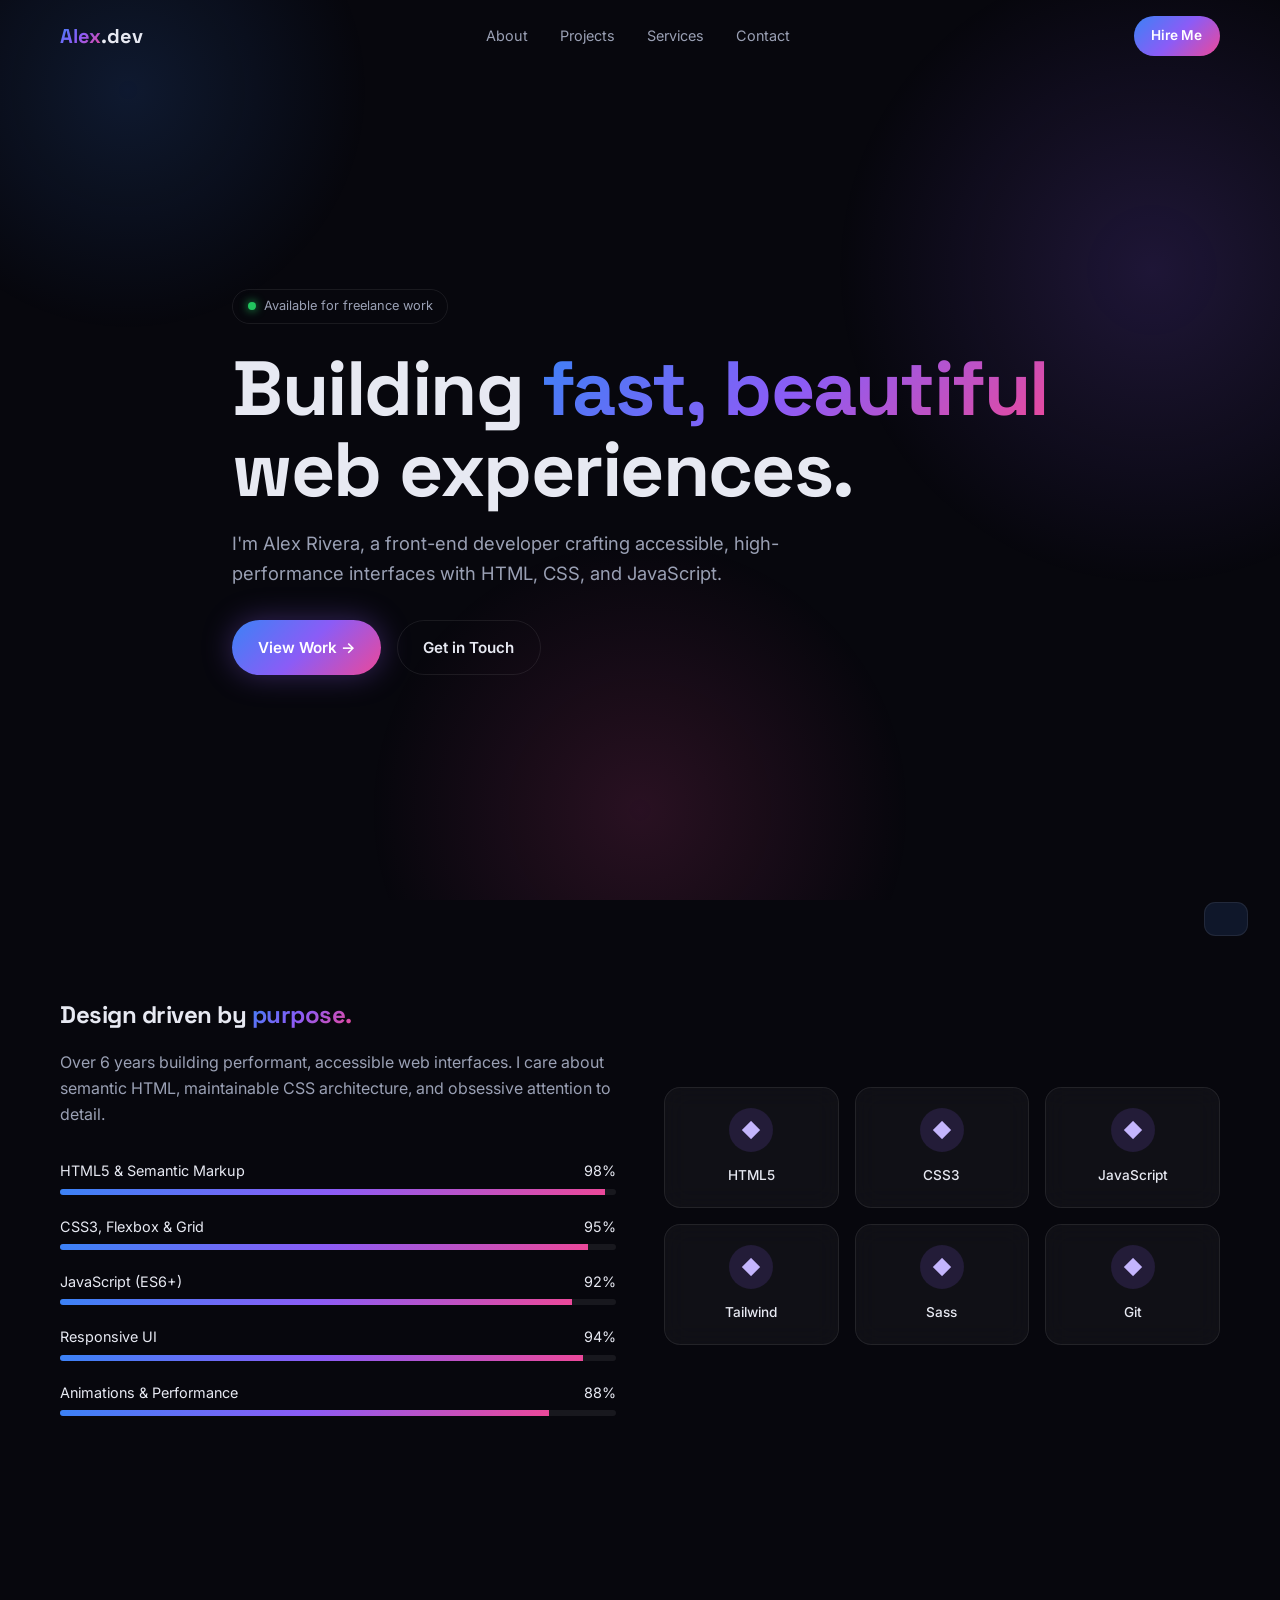
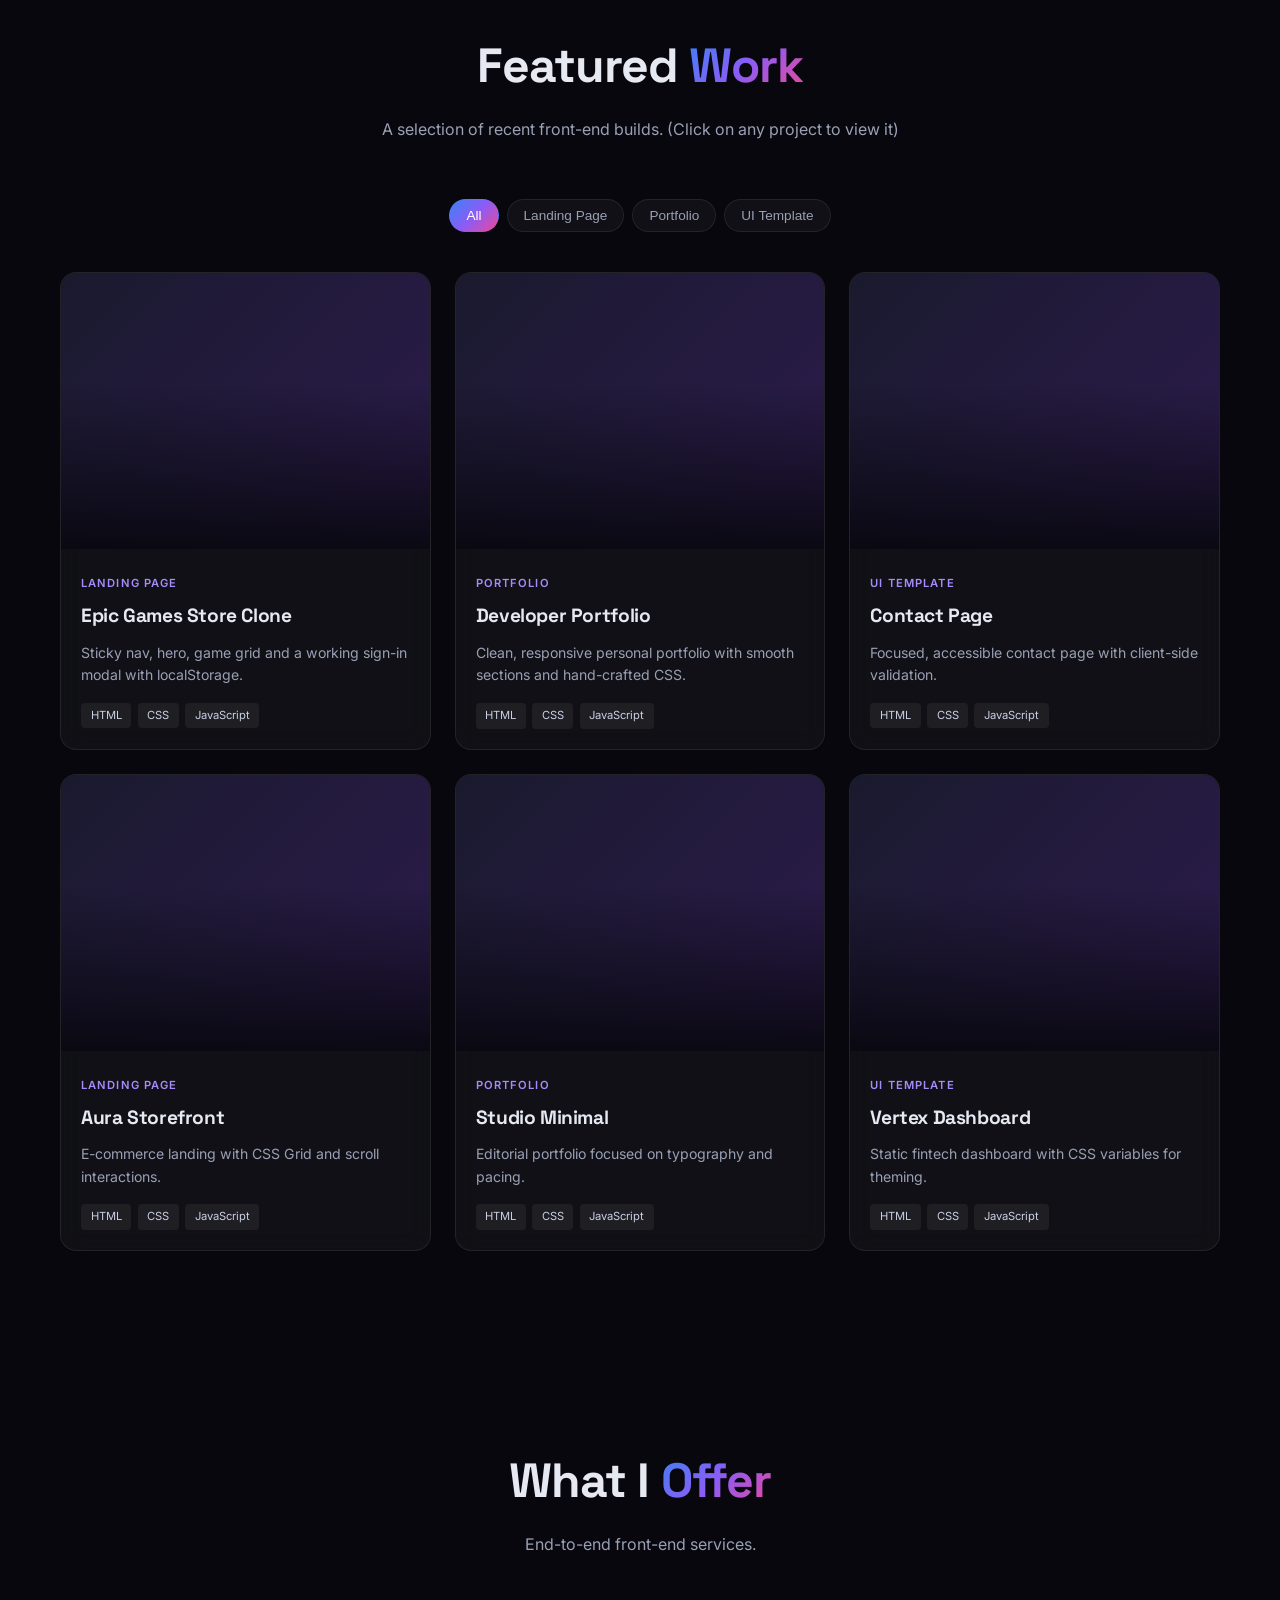
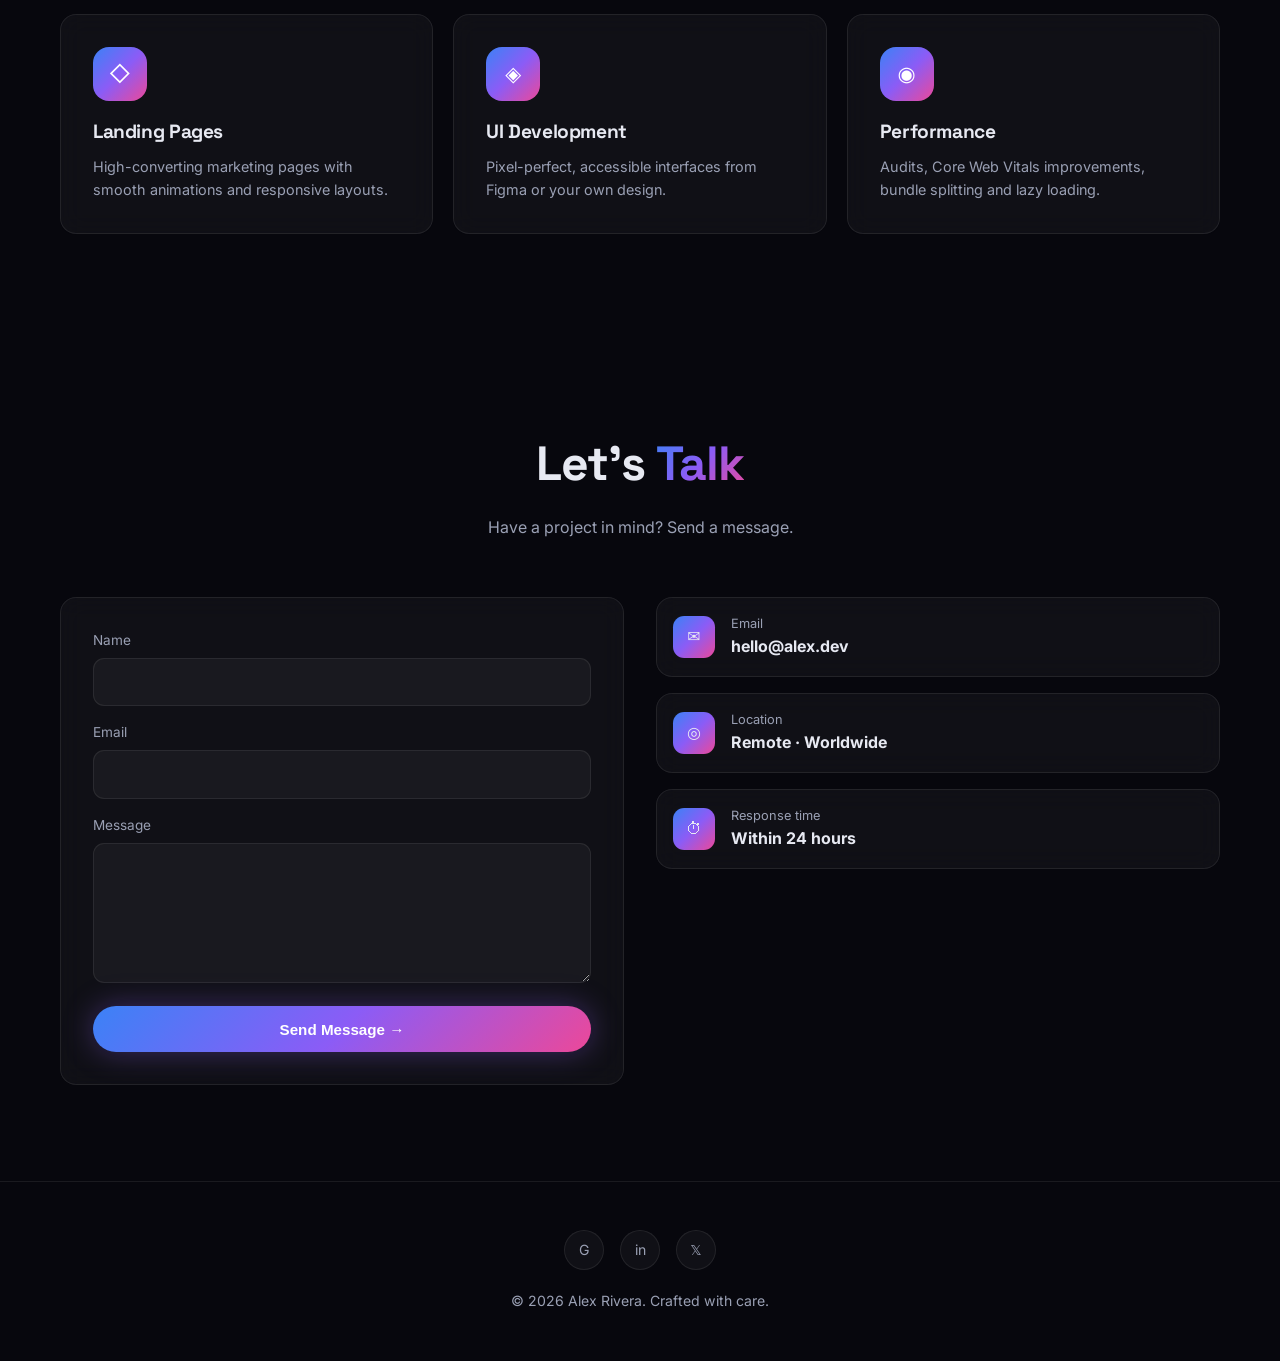
==== Nouveau dossier/index.html @ 1bcfab36 "Add files via upload" ====
<!DOCTYPE html>
<html lang="en">
<head>
  <meta charset="UTF-8" />
  <meta name="viewport" content="width=device-width, initial-scale=1.0" />
  <title>Alex Rivera — Front-End Developer</title>

  <link rel="preconnect" href="https://fonts.googleapis.com">
  <link rel="preconnect" href="https://fonts.gstatic.com" crossorigin>
  <link href="https://fonts.googleapis.com/css2?family=Inter:wght@300;400;500;600;700&family=Space+Grotesk:wght@500;600;700&display=swap" rel="stylesheet">

  <link rel="stylesheet" href="style.css">
</head>
<body>

<nav class="nav" id="nav">
  <div class="container nav-inner">
    <a href="#" class="logo"><span class="gradient-text">Alex</span>.dev</a>
    <ul class="nav-links" id="navLinks">
      <li><a href="#about">About</a></li>
      <li><a href="#projects">Projects</a></li>
      <li><a href="#services">Services</a></li>
      <li><a href="#contact">Contact</a></li>
    </ul>
    <a href="#contact" class="nav-cta">Hire Me</a>
    <button class="menu-btn" id="menuBtn" aria-label="Toggle menu">☰</button>
  </div>
</nav>

<header class="hero">
  <div class="container">
    <div class="reveal">
      <div class="badge">Available for freelance work</div>
      <h1>Building <span class="gradient-text">fast, beautiful</span><br>web experiences.</h1>
      <p>I'm Alex Rivera, a front-end developer crafting accessible, high-performance interfaces with HTML, CSS, and JavaScript.</p>
      <div class="hero-cta">
        <a href="#projects" class="btn btn-primary">View Work →</a>
        <a href="#contact" class="btn btn-ghost">Get in Touch</a>
      </div>
    </div>
  </div>
</header>

<section id="about">
  <div class="container">
    <div class="about-grid">
      <div class="reveal">
        <h2>Design driven by <span class="gradient-text">purpose.</span></h2>
        <p class="lead">
          Over 6 years building performant, accessible web interfaces. I care about semantic HTML, maintainable CSS architecture, and obsessive attention to detail.
        </p>
        <div id="skills">
          <div class="skill-row"><div class="label"><span>HTML5 & Semantic Markup</span><span>98%</span></div><div class="bar"><span data-w="98"></span></div></div>
          <div class="skill-row"><div class="label"><span>CSS3, Flexbox & Grid</span><span>95%</span></div><div class="bar"><span data-w="95"></span></div></div>
          <div class="skill-row"><div class="label"><span>JavaScript (ES6+)</span><span>92%</span></div><div class="bar"><span data-w="92"></span></div></div>
          <div class="skill-row"><div class="label"><span>Responsive UI</span><span>94%</span></div><div class="bar"><span data-w="94"></span></div></div>
          <div class="skill-row"><div class="label"><span>Animations & Performance</span><span>88%</span></div><div class="bar"><span data-w="88"></span></div></div>
        </div>
      </div>

      <div class="tools reveal">
        <div class="tool glass"><div class="ico">◆</div><span>HTML5</span></div>
        <div class="tool glass"><div class="ico">◆</div><span>CSS3</span></div>
        <div class="tool glass"><div class="ico">◆</div><span>JavaScript</span></div>
        <div class="tool glass"><div class="ico">◆</div><span>Tailwind</span></div>
        <div class="tool glass"><div class="ico">◆</div><span>Sass</span></div>
        <div class="tool glass"><div class="ico">◆</div><span>Git</span></div>
      </div>
    </div>
  </div>
</section>

<section id="projects">
  <div class="container">
    <div class="section-head reveal">
      <h2>Featured <span class="gradient-text">Work</span></h2>
      <p>A selection of recent front-end builds. (Click on any project to view it)</p>
    </div>

    <div class="filters reveal">
      <button class="filter active" data-f="all">All</button>
      <button class="filter" data-f="Landing Page">Landing Page</button>
      <button class="filter" data-f="Portfolio">Portfolio</button>
      <button class="filter" data-f="UI Template">UI Template</button>
    </div>

    <div class="projects" id="projectGrid"></div>
  </div>
</section>

<section id="services">
  <div class="container">
    <div class="section-head reveal">
      <h2>What I <span class="gradient-text">Offer</span></h2>
      <p>End-to-end front-end services.</p>
    </div>

    <div class="services">
      <div class="service glass reveal">
        <div class="ico">◇</div>
        <h3>Landing Pages</h3>
        <p>High-converting marketing pages with smooth animations and responsive layouts.</p>
      </div>
      <div class="service glass reveal">
        <div class="ico">◈</div>
        <h3>UI Development</h3>
        <p>Pixel-perfect, accessible interfaces from Figma or your own design.</p>
      </div>
      <div class="service glass reveal">
        <div class="ico">◉</div>
        <h3>Performance</h3>
        <p>Audits, Core Web Vitals improvements, bundle splitting and lazy loading.</p>
      </div>
    </div>
  </div>
</section>

<section id="contact">
  <div class="container">
    <div class="section-head reveal">
      <h2>Let's <span class="gradient-text">Talk</span></h2>
      <p>Have a project in mind? Send a message.</p>
    </div>

    <div class="contact-grid">
      <form id="contactForm" class="glass reveal form">
        <div class="field">
          <label for="name">Name</label>
          <input type="text" id="name" required>
        </div>
        <div class="field">
          <label for="email">Email</label>
          <input type="email" id="email" required>
        </div>
        <div class="field">
          <label for="message">Message</label>
          <textarea id="message" required></textarea>
        </div>
        <button class="btn btn-primary btn-block" type="submit">Send Message →</button>
      </form>

      <div class="reveal">
        <div class="info-item glass"><div class="ico">✉</div><div><small>Email</small><strong>hello@alex.dev</strong></div></div>
        <div class="info-item glass"><div class="ico">◎</div><div><small>Location</small><strong>Remote · Worldwide</strong></div></div>
        <div class="info-item glass"><div class="ico">⏱</div><div><small>Response time</small><strong>Within 24 hours</strong></div></div>
      </div>
    </div>
  </div>
</section>

<footer>
  <div class="container">
    <div class="socials">
      <a href="#" aria-label="GitHub">G</a>
      <a href="#" aria-label="LinkedIn">in</a>
      <a href="#" aria-label="Twitter">𝕏</a>
    </div>
    <p>© <span id="year"></span> Alex Rivera. Crafted with care.</p>
  </div>
</footer>

<div class="toast" id="toast"></div>

<script src="script.js"></script>
</body>
</html>
---- Nouveau dossier/style.css ----
/* ==========================================================
   THEME VARIABLES
========================================================== */
:root {
  --bg: #07070d;
  --panel: rgba(255, 255, 255, 0.04);
  --border: rgba(255, 255, 255, 0.08);
  --text: #e7e9f2;
  --muted: #9aa0b4;
  --blue: #3b82f6;
  --purple: #8b5cf6;
  --pink: #ec4899;
  --grad: linear-gradient(135deg, #3b82f6 0%, #8b5cf6 50%, #ec4899 100%);
}

/* ==========================================================
   BASE
========================================================== */
* { margin: 0; padding: 0; box-sizing: border-box; }

html { scroll-behavior: smooth; }

body {
  font-family: 'Inter', system-ui, sans-serif;
  background: var(--bg);
  color: var(--text);
  line-height: 1.6;
  overflow-x: hidden;
}

body::before {
  content: "";
  position: fixed;
  inset: 0;
  z-index: -1;
  pointer-events: none;
  background:
    radial-gradient(600px circle at 10% 10%, rgba(59,130,246,.15), transparent 40%),
    radial-gradient(700px circle at 90% 30%, rgba(139,92,246,.18), transparent 45%),
    radial-gradient(600px circle at 50% 90%, rgba(236,72,153,.15), transparent 45%);
}

h1, h2, h3, .display {
  font-family: 'Space Grotesk', sans-serif;
  letter-spacing: -0.02em;
}

a { color: inherit; text-decoration: none; }

.container { max-width: 1200px; margin: 0 auto; padding: 0 1.25rem; }

.gradient-text {
  background: var(--grad);
  -webkit-background-clip: text;
  background-clip: text;
  color: transparent;
}

.glass {
  background: var(--panel);
  border: 1px solid var(--border);
  backdrop-filter: blur(12px);
  border-radius: 1rem;
}

/* ==========================================================
   NAVBAR
========================================================== */
.nav { position: fixed; top: 0; left: 0; right: 0; z-index: 50; transition: 0.3s; }
.nav.scrolled {
  background: rgba(7, 7, 13, 0.7);
  backdrop-filter: blur(12px);
  border-bottom: 1px solid var(--border);
}
.nav-inner {
  display: flex;
  align-items: center;
  justify-content: space-between;
  height: 72px;
}
.logo { font-family: 'Space Grotesk'; font-weight: 700; font-size: 1.25rem; }
.nav-links { display: flex; gap: 2rem; list-style: none; }
.nav-links a { color: var(--muted); font-size: 0.9rem; transition: 0.2s; }
.nav-links a:hover { color: var(--text); }
.nav-cta {
  padding: 0.55rem 1.1rem;
  border-radius: 999px;
  background: var(--grad);
  color: #fff;
  font-weight: 600;
  font-size: 0.85rem;
}
.menu-btn {
  display: none;
  background: none;
  border: none;
  color: var(--text);
  font-size: 1.4rem;
  cursor: pointer;
}

@media (max-width: 780px) {
  .nav-links { display: none; }
  .menu-btn { display: block; }
  .nav-links.open {
    display: flex;
    flex-direction: column;
    position: absolute;
    top: 72px;
    left: 0; right: 0;
    background: rgba(7, 7, 13, 0.95);
    padding: 1.5rem;
    border-bottom: 1px solid var(--border);
  }
}

/* ==========================================================
   HERO
========================================================== */
.hero {
  min-height: 100vh;
  display: flex;
  align-items: center;
  padding: 8rem 0 4rem;
  position: relative;
}
.badge {
  display: inline-flex;
  align-items: center;
  gap: 0.5rem;
  padding: 0.4rem 0.9rem;
  border: 1px solid var(--border);
  border-radius: 999px;
  font-size: 0.8rem;
  color: var(--muted);
  margin-bottom: 1.5rem;
}
.badge::before {
  content: "";
  width: 8px; height: 8px;
  border-radius: 50%;
  background: #22c55e;
  box-shadow: 0 0 10px #22c55e;
}
.hero h1 {
  font-size: clamp(2.5rem, 6vw, 5rem);
  font-weight: 700;
  line-height: 1.05;
  margin-bottom: 1.25rem;
}
.hero p {
  font-size: 1.15rem;
  color: var(--muted);
  max-width: 560px;
  margin-bottom: 2rem;
}
.hero-cta { display: flex; gap: 1rem; flex-wrap: wrap; }

/* ==========================================================
   BUTTONS
========================================================== */
.btn {
  padding: 0.9rem 1.6rem;
  border-radius: 999px;
  font-weight: 600;
  font-size: 0.95rem;
  border: none;
  cursor: pointer;
  transition: 0.3s;
  display: inline-flex;
  align-items: center;
  gap: 0.5rem;
}
.btn-primary {
  background: var(--grad);
  color: #fff;
  box-shadow: 0 0 30px rgba(139, 92, 246, 0.35);
}
.btn-primary:hover {
  transform: translateY(-2px);
  box-shadow: 0 0 45px rgba(139, 92, 246, 0.55);
}
.btn-ghost {
  background: transparent;
  color: var(--text);
  border: 1px solid var(--border);
}
.btn-ghost:hover { background: var(--panel); }
.btn-block { width: 100%; justify-content: center; }

/* ==========================================================
   SECTIONS
========================================================== */
section { padding: 6rem 0; position: relative; }
.section-head { text-align: center; margin-bottom: 3.5rem; }
.section-head h2 { font-size: clamp(2rem, 4vw, 3rem); margin-bottom: 0.75rem; }
.section-head p { color: var(--muted); max-width: 600px; margin: 0 auto; }
.lead { color: var(--muted); margin: 1rem 0 2rem; }

/* ==========================================================
   ABOUT / SKILLS
========================================================== */
.about-grid {
  display: grid;
  grid-template-columns: 1fr 1fr;
  gap: 3rem;
  align-items: center;
}
@media (max-width: 820px) { .about-grid { grid-template-columns: 1fr; } }

.skill-row { margin-bottom: 1.25rem; }
.skill-row .label {
  display: flex;
  justify-content: space-between;
  margin-bottom: 0.4rem;
  font-size: 0.9rem;
}
.bar {
  height: 6px;
  background: rgba(255, 255, 255, 0.07);
  border-radius: 999px;
  overflow: hidden;
}
.bar span {
  display: block;
  height: 100%;
  background: var(--grad);
  width: 0;
  transition: width 1.2s ease;
}

.tools {
  display: grid;
  grid-template-columns: repeat(3, 1fr);
  gap: 1rem;
}
@media (max-width: 520px) { .tools { grid-template-columns: repeat(2, 1fr); } }

.tool { padding: 1.25rem; text-align: center; transition: 0.3s; }
.tool:hover { transform: translateY(-4px); border-color: rgba(139, 92, 246, 0.5); }
.tool .ico {
  width: 44px; height: 44px;
  border-radius: 50%;
  background: rgba(139, 92, 246, 0.15);
  color: #c4b5fd;
  display: grid;
  place-items: center;
  margin: 0 auto 0.6rem;
  font-size: 1.2rem;
}
.tool span { font-size: 0.85rem; font-weight: 500; }

/* ==========================================================
   PROJECTS
========================================================== */
.filters {
  display: flex;
  gap: 0.5rem;
  justify-content: center;
  flex-wrap: wrap;
  margin-bottom: 2.5rem;
}
.filter {
  padding: 0.5rem 1rem;
  border-radius: 999px;
  background: rgba(255, 255, 255, 0.04);
  border: 1px solid var(--border);
  color: var(--muted);
  font-size: 0.85rem;
  cursor: pointer;
  transition: 0.2s;
}
.filter.active {
  background: var(--grad);
  color: #fff;
  border-color: transparent;
}

.projects {
  display: grid;
  grid-template-columns: repeat(3, 1fr);
  gap: 1.5rem;
}
@media (max-width: 900px) { .projects { grid-template-columns: repeat(2, 1fr); } }
@media (max-width: 600px) { .projects { grid-template-columns: 1fr; } }

/* التعديلات الجديدة لجعل الروابط تعمل بشكل سليم داخل البطاقات */
.card-link {
  text-decoration: none;
  color: inherit;
  display: block;
  height: 100%;
}

.card { 
  overflow: hidden; 
  position: relative; 
  cursor: pointer; 
  transition: 0.4s; 
  height: 100%; 
}
.card:hover { transform: translateY(-6px); }
.card .thumb {
  aspect-ratio: 4 / 3;
  background: linear-gradient(135deg, #1a1a2e, #2d1b4e);
  position: relative;
  overflow: hidden;
}
.card .thumb::after {
  content: "";
  position: absolute;
  inset: 0;
  background: linear-gradient(to top, rgba(7, 7, 13, 0.9), transparent 60%);
}
.card .body { padding: 1.25rem; }
.card .cat {
  color: #a78bfa;
  font-size: 0.7rem;
  text-transform: uppercase;
  letter-spacing: 0.1em;
  font-weight: 600;
}
.card h3 { font-size: 1.2rem; margin: 0.4rem 0 0.6rem; }
.card p { color: var(--muted); font-size: 0.88rem; margin-bottom: 1rem; }

.tags { display: flex; gap: 0.4rem; flex-wrap: wrap; }
.tag {
  font-size: 0.7rem;
  padding: 0.25rem 0.6rem;
  border-radius: 4px;
  background: rgba(255, 255, 255, 0.06);
  color: #cbd1e4;
}

/* ==========================================================
   SERVICES
========================================================== */
.services {
  display: grid;
  grid-template-columns: repeat(3, 1fr);
  gap: 1.25rem;
}
@media (max-width: 900px) { .services { grid-template-columns: 1fr; } }

.service { padding: 2rem; transition: 0.3s; }
.service:hover { transform: translateY(-5px); border-color: rgba(236, 72, 153, 0.4); }
.service .ico {
  width: 54px; height: 54px;
  border-radius: 1rem;
  background: var(--grad);
  display: grid;
  place-items: center;
  color: #fff;
  margin-bottom: 1rem;
  font-size: 1.3rem;
}
.service h3 { font-size: 1.2rem; margin-bottom: 0.5rem; }
.service p { color: var(--muted); font-size: 0.9rem; }

/* ==========================================================
   CONTACT
========================================================== */
.contact-grid {
  display: grid;
  grid-template-columns: 1fr 1fr;
  gap: 2rem;
}
@media (max-width: 820px) { .contact-grid { grid-template-columns: 1fr; } }

.form { padding: 2rem; }
.field { margin-bottom: 1rem; }
.field label {
  display: block;
  font-size: 0.85rem;
  margin-bottom: 0.4rem;
  color: var(--muted);
}
.field input,
.field textarea {
  width: 100%;
  padding: 0.85rem 1rem;
  background: rgba(255, 255, 255, 0.04);
  border: 1px solid var(--border);
  border-radius: 0.7rem;
  color: var(--text);
  font-family: inherit;
  font-size: 0.95rem;
  transition: 0.2s;
}
.field input:focus,
.field textarea:focus {
  outline: none;
  border-color: #8b5cf6;
  box-shadow: 0 0 0 3px rgba(139, 92, 246, 0.18);
}
.field textarea { resize: vertical; min-height: 140px; }

.info-item {
  display: flex;
  gap: 1rem;
  align-items: center;
  padding: 1rem;
  margin-bottom: 1rem;
}
.info-item .ico {
  width: 42px; height: 42px;
  border-radius: 0.7rem;
  background: var(--grad);
  display: grid;
  place-items: center;
  flex-shrink: 0;
}
.info-item small { color: var(--muted); font-size: 0.8rem; display: block; }

/* ==========================================================
   TOAST
========================================================== */
.toast {
  position: fixed;
  bottom: 2rem;
  right: 2rem;
  padding: 1rem 1.3rem;
  background: #0f172a;
  border: 1px solid var(--border);
  border-radius: 0.7rem;
  transform: translateY(200%);
  transition: 0.4s;
  z-index: 100;
  max-width: 320px;
}
.toast.show { transform: translateY(0); }
.toast.success { border-color: #22c55e; }
.toast.error { border-color: #ef4444; }

/* ==========================================================
   FOOTER
========================================================== */
footer {
  padding: 3rem 0;
  border-top: 1px solid var(--border);
  text-align: center;
  color: var(--muted);
  font-size: 0.88rem;
}
.socials {
  display: flex;
  gap: 1rem;
  justify-content: center;
  margin-bottom: 1.25rem;
}
.socials a {
  width: 40px; height: 40px;
  border-radius: 50%;
  background: var(--panel);
  border: 1px solid var(--border);
  display: grid;
  place-items: center;
  transition: 0.2s;
}
.socials a:hover {
  background: var(--grad);
  border-color: transparent;
  transform: translateY(-2px);
}

/* ==========================================================
   SCROLL REVEAL
========================================================== */
.reveal {
  opacity: 0;
  transform: translateY(30px);
  transition: opacity 0.8s ease, transform 0.8s ease;
}
.reveal.visible {
  opacity: 1;
  transform: none;
}
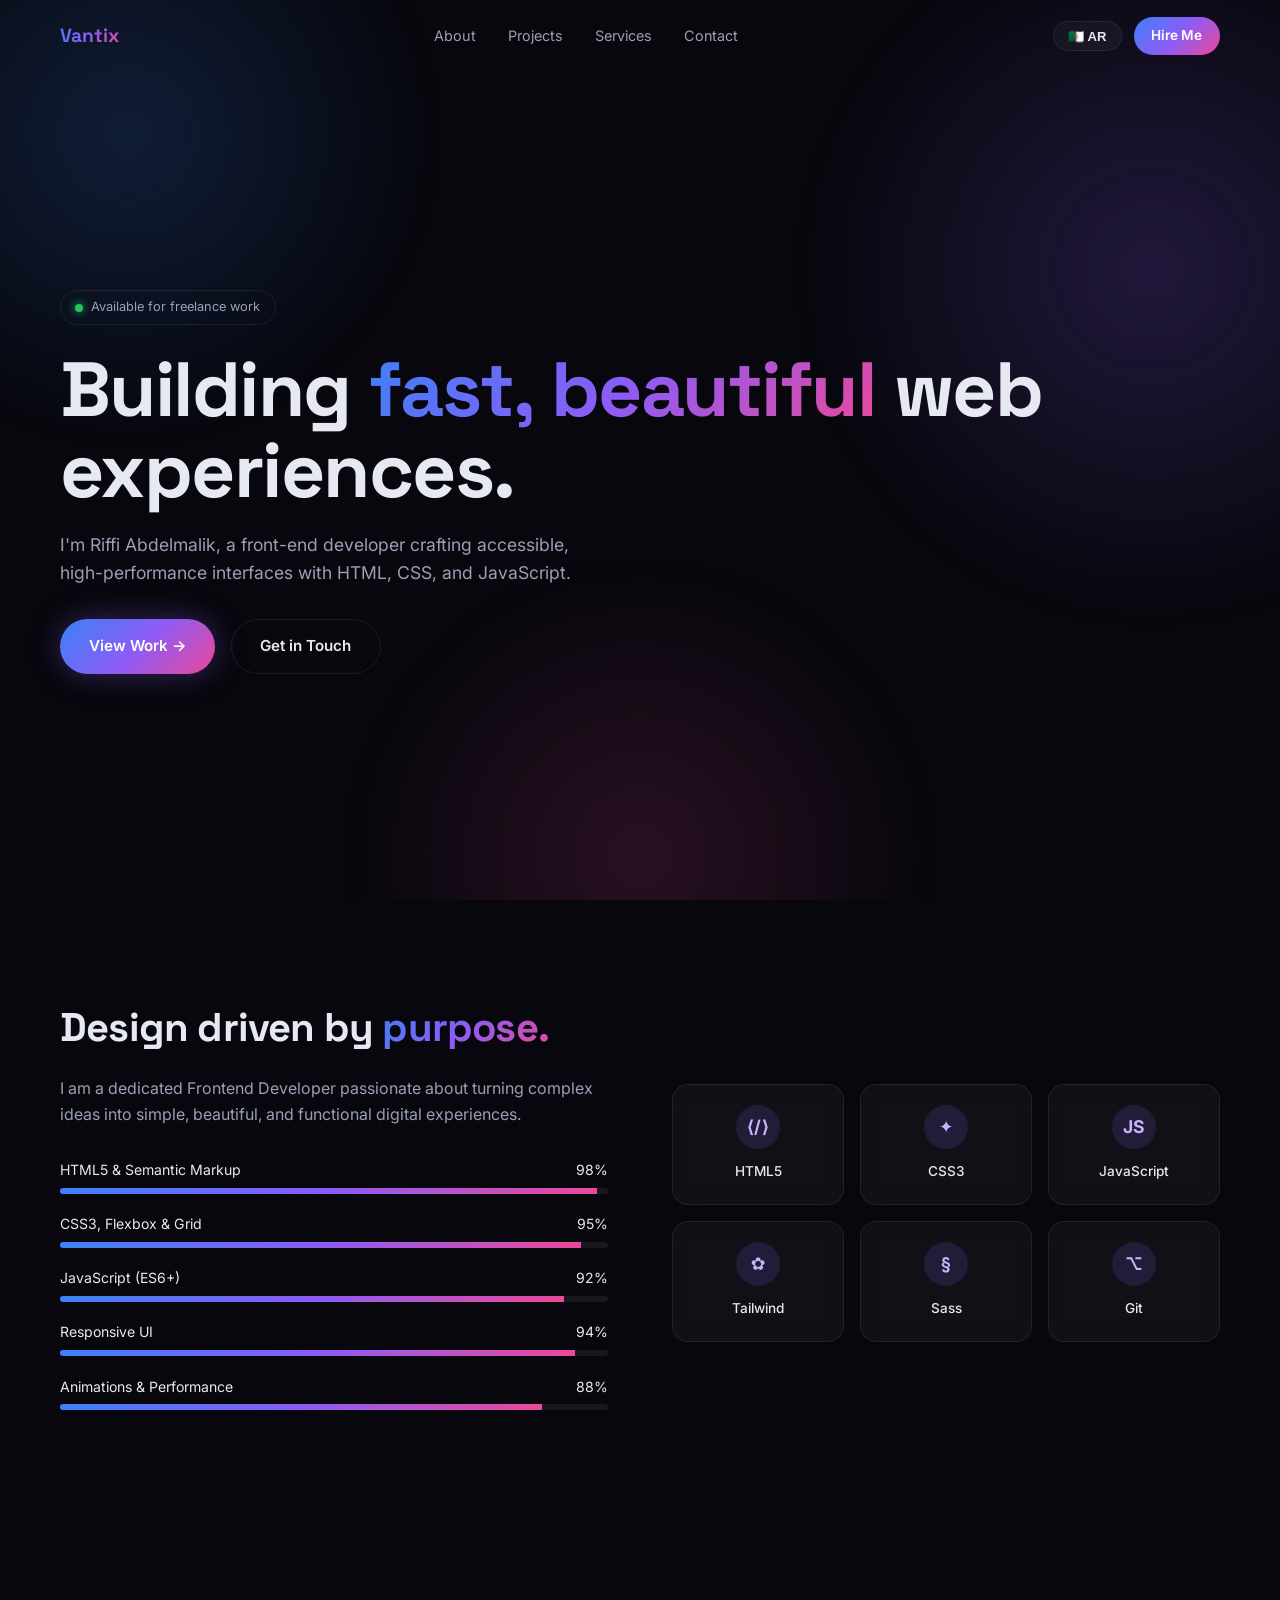
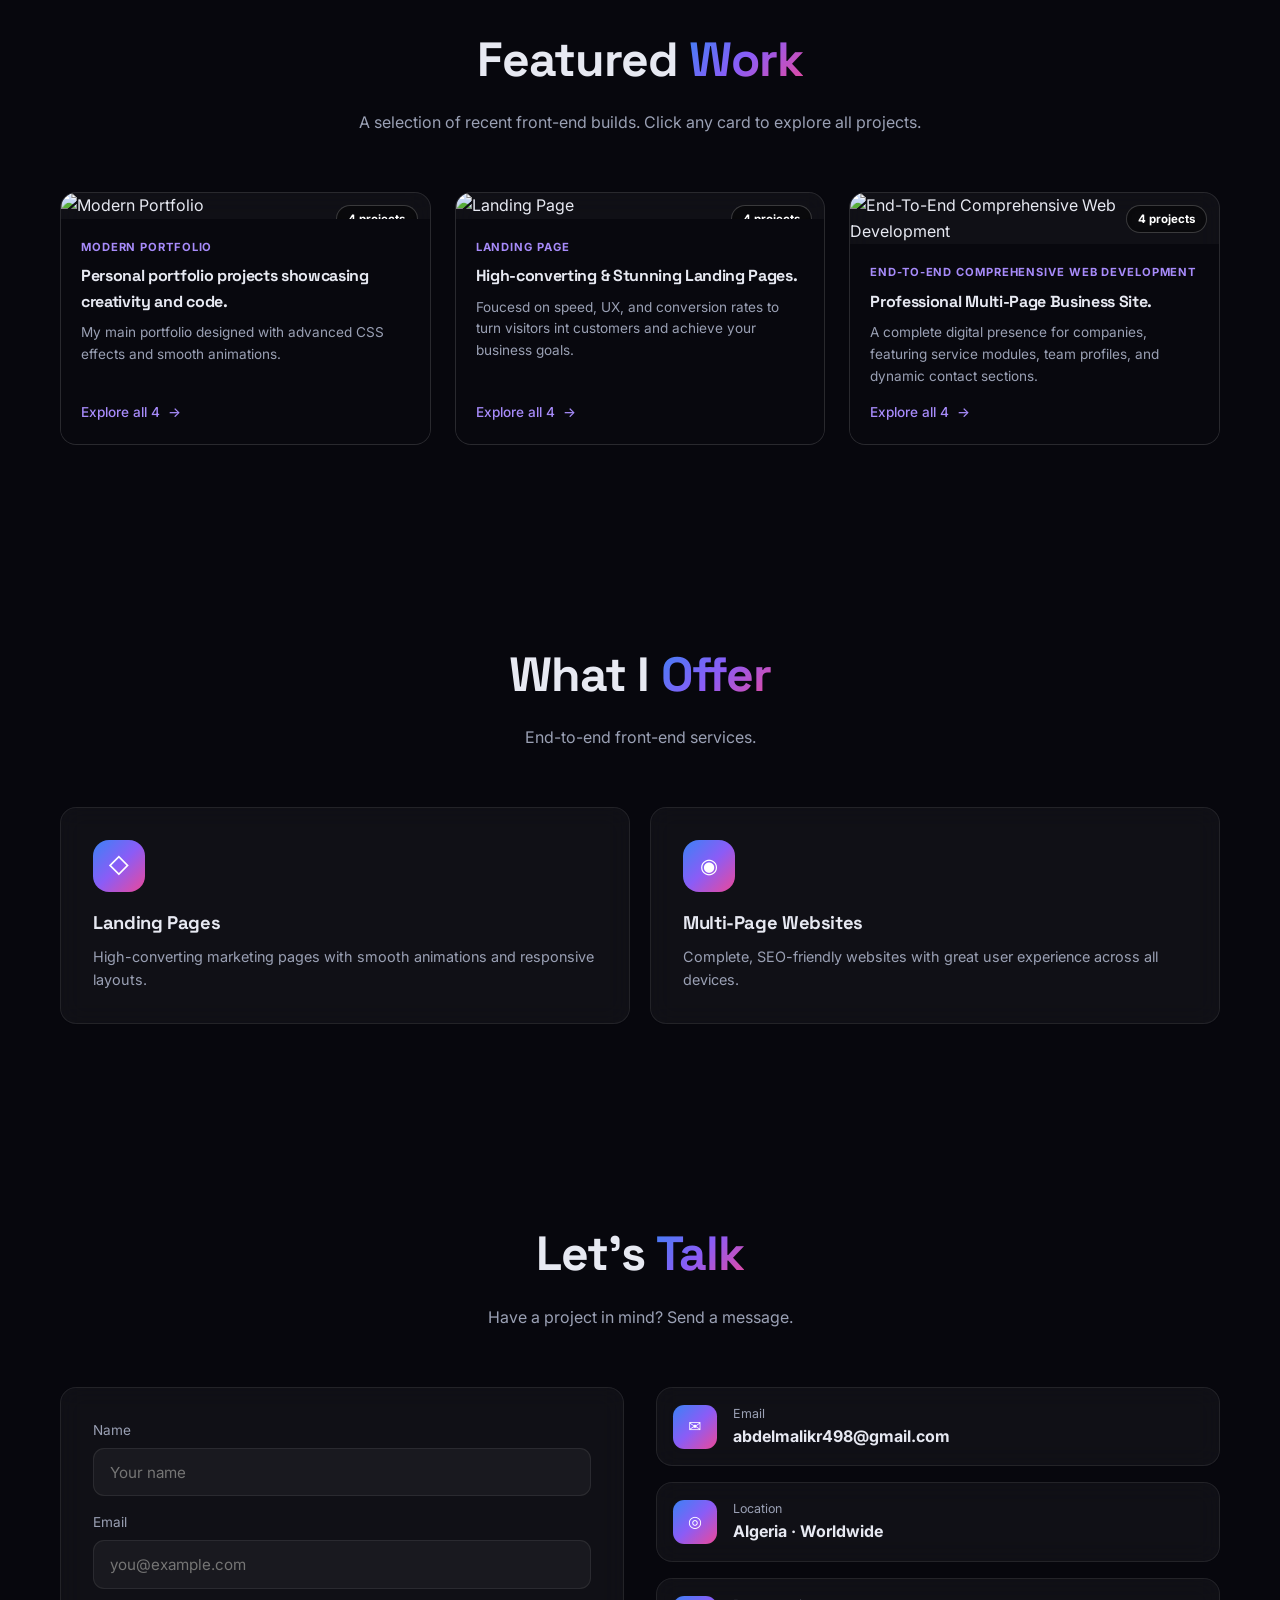
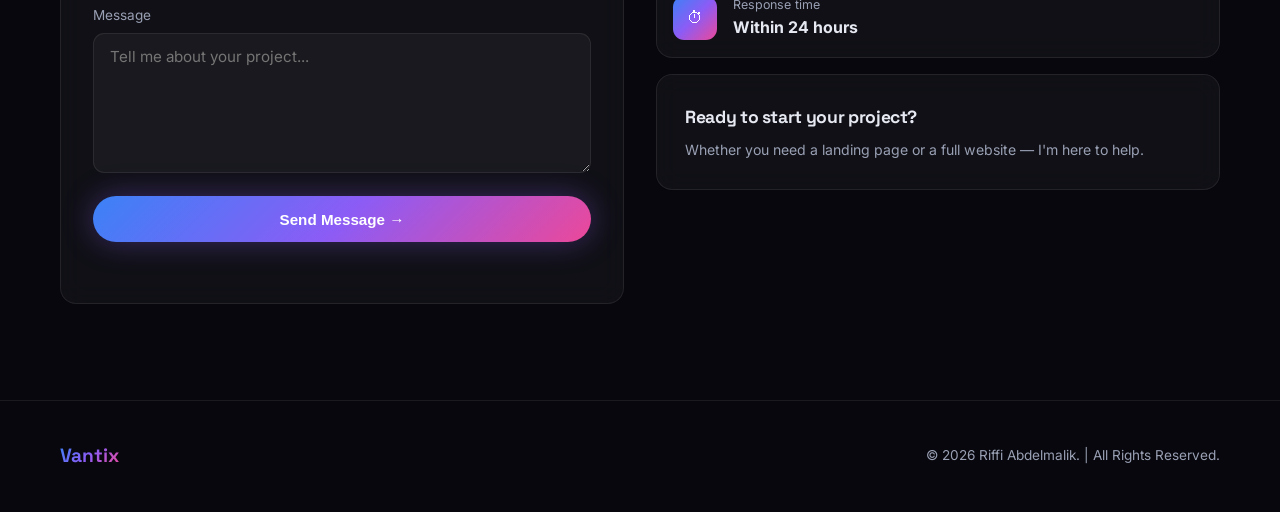
==== commit 69a2e2c1: "Add files via upload" ====
--- a/Nouveau dossier/index.html
+++ b/Nouveau dossier/index.html
@@ -1,41 +1,52 @@
 <!DOCTYPE html>
-<html lang="en">
+<html lang="en" dir="ltr">
 <head>
-  <meta charset="UTF-8" />
-  <meta name="viewport" content="width=device-width, initial-scale=1.0" />
-  <title>Alex Rivera — Front-End Developer</title>
-
+  <meta charset="UTF-8"/>
+  <meta name="viewport" content="width=device-width, initial-scale=1.0"/>
+  <meta name ="description" content="Vantix | Expert Front-End Developer crafting high-performance, beautiful, and responsive web experiences. Specializing in HTML, CSS, and JavaScript to bring your digital vision to life.">
+  <title>Vantix — Web Developer</title>
   <link rel="preconnect" href="https://fonts.googleapis.com">
   <link rel="preconnect" href="https://fonts.gstatic.com" crossorigin>
-  <link href="https://fonts.googleapis.com/css2?family=Inter:wght@300;400;500;600;700&family=Space+Grotesk:wght@500;600;700&display=swap" rel="stylesheet">
-
+  <link href="https://fonts.googleapis.com/css2?family=Inter:wght@300;400;500;600;700
+    &family=Space+Grotesk:wght@500;600;700
+    &family=Cairo:wght@400;500;600;700&display=swap" rel="stylesheet">
   <link rel="stylesheet" href="style.css">
 </head>
 <body>
 
 <nav class="nav" id="nav">
   <div class="container nav-inner">
-    <a href="#" class="logo"><span class="gradient-text">Alex</span>.dev</a>
+    <a href="#" class="logo"><span class="gradient-text">Vantix</span></a>
     <ul class="nav-links" id="navLinks">
-      <li><a href="#about">About</a></li>
-      <li><a href="#projects">Projects</a></li>
-      <li><a href="#services">Services</a></li>
-      <li><a href="#contact">Contact</a></li>
+      <li><a href="#about"    data-i18n="nav.about">About</a></li>
+      <li><a href="#projects" data-i18n="nav.projects">Projects</a></li>
+      <li><a href="#services" data-i18n="nav.services">Services</a></li>
+      <li><a href="#contact"  data-i18n="nav.contact">Contact</a></li>
     </ul>
-    <a href="#contact" class="nav-cta">Hire Me</a>
-    <button class="menu-btn" id="menuBtn" aria-label="Toggle menu">☰</button>
+    <div class="nav-actions">
+      <button id="langBtn" class="lang-btn" aria-label="Switch language">🇩🇿 AR</button>
+      <a href="#contact" class="nav-cta" data-i18n="nav.hire">Hire Me</a>
+    </div>
+    <button class="menu-btn" id="menuBtn" aria-label="Toggle menu">
+      <span></span><span></span><span></span>
+    </button>
   </div>
 </nav>
 
 <header class="hero">
   <div class="container">
     <div class="reveal">
-      <div class="badge">Available for freelance work</div>
-      <h1>Building <span class="gradient-text">fast, beautiful</span><br>web experiences.</h1>
-      <p>I'm Alex Rivera, a front-end developer crafting accessible, high-performance interfaces with HTML, CSS, and JavaScript.</p>
+      <div class="badge" data-i18n="hero.badge">Available for freelance work</div>
+      <h1>
+        <span data-i18n="hero.h1a">Building </span>
+        <span class="gradient-text" data-i18n="hero.h1b">fast, beautiful</span>
+        <span data-i18n="hero.h1c"> web experiences.</span>
+      </h1>
+      <p data-i18n="hero.p">I'm Riffi Abdelmalik, a front-end developer crafting
+        accessible, high-performance interfaces with HTML, CSS, and JavaScript.</p>
       <div class="hero-cta">
-        <a href="#projects" class="btn btn-primary">View Work →</a>
-        <a href="#contact" class="btn btn-ghost">Get in Touch</a>
+        <a href="#projects" class="btn btn-primary" data-i18n="hero.cta1">View Work →</a>
+        <a href="#contact"  class="btn btn-ghost"   data-i18n="hero.cta2">Get in Touch</a>
       </div>
     </div>
   </div>
@@ -45,26 +56,42 @@
   <div class="container">
     <div class="about-grid">
       <div class="reveal">
-        <h2>Design driven by <span class="gradient-text">purpose.</span></h2>
-        <p class="lead">
-          Over 6 years building performant, accessible web interfaces. I care about semantic HTML, maintainable CSS architecture, and obsessive attention to detail.
-        </p>
+        <h2>
+          <span data-i18n="about.h2a">Design driven by </span>
+          <span class="gradient-text" data-i18n="about.h2b">purpose.</span>
+        </h2>
+        <p class="lead" data-i18n="about.p">I am a dedicated Frontend Developer passionate
+          about turning complex ideas into simple, beautiful digital experiences.</p>
         <div id="skills">
-          <div class="skill-row"><div class="label"><span>HTML5 & Semantic Markup</span><span>98%</span></div><div class="bar"><span data-w="98"></span></div></div>
-          <div class="skill-row"><div class="label"><span>CSS3, Flexbox & Grid</span><span>95%</span></div><div class="bar"><span data-w="95"></span></div></div>
-          <div class="skill-row"><div class="label"><span>JavaScript (ES6+)</span><span>92%</span></div><div class="bar"><span data-w="92"></span></div></div>
-          <div class="skill-row"><div class="label"><span>Responsive UI</span><span>94%</span></div><div class="bar"><span data-w="94"></span></div></div>
-          <div class="skill-row"><div class="label"><span>Animations & Performance</span><span>88%</span></div><div class="bar"><span data-w="88"></span></div></div>
+          <div class="skill-row">
+            <div class="label"><span data-i18n="skills.0">HTML5 & Semantic Markup</span><span>98%</span></div>
+            <div class="bar"><span data-w="98"></span></div>
+          </div>
+          <div class="skill-row">
+            <div class="label"><span data-i18n="skills.1">CSS3, Flexbox & Grid</span><span>95%</span></div>
+            <div class="bar"><span data-w="95"></span></div>
+          </div>
+          <div class="skill-row">
+            <div class="label"><span data-i18n="skills.2">JavaScript (ES6+)</span><span>92%</span></div>
+            <div class="bar"><span data-w="92"></span></div>
+          </div>
+          <div class="skill-row">
+            <div class="label"><span data-i18n="skills.3">Responsive UI</span><span>94%</span></div>
+            <div class="bar"><span data-w="94"></span></div>
+          </div>
+          <div class="skill-row">
+            <div class="label"><span data-i18n="skills.4">Animations & Performance</span><span>88%</span></div>
+            <div class="bar"><span data-w="88"></span></div>
+          </div>
         </div>
       </div>
-
       <div class="tools reveal">
-        <div class="tool glass"><div class="ico">◆</div><span>HTML5</span></div>
-        <div class="tool glass"><div class="ico">◆</div><span>CSS3</span></div>
-        <div class="tool glass"><div class="ico">◆</div><span>JavaScript</span></div>
-        <div class="tool glass"><div class="ico">◆</div><span>Tailwind</span></div>
-        <div class="tool glass"><div class="ico">◆</div><span>Sass</span></div>
-        <div class="tool glass"><div class="ico">◆</div><span>Git</span></div>
+        <div class="tool glass"><div class="ico">⟨/⟩</div><span>HTML5</span></div>
+        <div class="tool glass"><div class="ico">✦</div><span>CSS3</span></div>
+        <div class="tool glass"><div class="ico">JS</div><span>JavaScript</span></div>
+        <div class="tool glass"><div class="ico">✿</div><span>Tailwind</span></div>
+        <div class="tool glass"><div class="ico">§</div><span>Sass</span></div>
+        <div class="tool glass"><div class="ico">⌥</div><span>Git</span></div>
       </div>
     </div>
   </div>
@@ -73,17 +100,12 @@
 <section id="projects">
   <div class="container">
     <div class="section-head reveal">
-      <h2>Featured <span class="gradient-text">Work</span></h2>
-      <p>A selection of recent front-end builds. (Click on any project to view it)</p>
+      <h2>
+        <span data-i18n="projects.h2a">Featured </span>
+        <span class="gradient-text" data-i18n="projects.h2b">Work</span>
+      </h2>
+      <p data-i18n="projects.p">Click any card to explore all projects.</p>
     </div>
-
-    <div class="filters reveal">
-      <button class="filter active" data-f="all">All</button>
-      <button class="filter" data-f="Landing Page">Landing Page</button>
-      <button class="filter" data-f="Portfolio">Portfolio</button>
-      <button class="filter" data-f="UI Template">UI Template</button>
-    </div>
-
     <div class="projects" id="projectGrid"></div>
   </div>
 </section>
@@ -91,25 +113,22 @@
 <section id="services">
   <div class="container">
     <div class="section-head reveal">
-      <h2>What I <span class="gradient-text">Offer</span></h2>
-      <p>End-to-end front-end services.</p>
+      <h2>
+        <span data-i18n="services.h2a">What I </span>
+        <span class="gradient-text" data-i18n="services.h2b">Offer</span>
+      </h2>
+      <p data-i18n="services.p">End-to-end front-end services.</p>
     </div>
-
     <div class="services">
       <div class="service glass reveal">
         <div class="ico">◇</div>
-        <h3>Landing Pages</h3>
-        <p>High-converting marketing pages with smooth animations and responsive layouts.</p>
-      </div>
-      <div class="service glass reveal">
-        <div class="ico">◈</div>
-        <h3>UI Development</h3>
-        <p>Pixel-perfect, accessible interfaces from Figma or your own design.</p>
+        <h3 data-i18n="services.0.title">Landing Pages</h3>
+        <p data-i18n="services.0.desc">High-converting pages with smooth animations and responsive layouts.</p>
       </div>
       <div class="service glass reveal">
         <div class="ico">◉</div>
-        <h3>Performance</h3>
-        <p>Audits, Core Web Vitals improvements, bundle splitting and lazy loading.</p>
+        <h3 data-i18n="services.1.title">Multi-Page Websites</h3>
+        <p data-i18n="services.1.desc">Complete, SEO-friendly websites with great user experience across all devices.</p>
       </div>
     </div>
   </div>
@@ -118,48 +137,58 @@
 <section id="contact">
   <div class="container">
     <div class="section-head reveal">
-      <h2>Let's <span class="gradient-text">Talk</span></h2>
-      <p>Have a project in mind? Send a message.</p>
+      <h2>
+        <span data-i18n="contact.h2a">Let's </span>
+        <span class="gradient-text" data-i18n="contact.h2b">Talk</span>
+      </h2>
+      <p data-i18n="contact.p">Have a project in mind? Send a message.</p>
     </div>
-
     <div class="contact-grid">
-      <form id="contactForm" class="glass reveal form">
+      <form id="contactForm" class="glass reveal form" action="https://formspree.io/f/xkokqgrg" method="POST">
         <div class="field">
-          <label for="name">Name</label>
-          <input type="text" id="name" required>
+          <label data-i18n="contact.nameLbl">Name</label>
+          <input type="text" name="name" data-i18n-ph="contact.namePh" placeholder="Your name" required>
         </div>
         <div class="field">
-          <label for="email">Email</label>
-          <input type="email" id="email" required>
+          <label data-i18n="contact.emailLbl">Email</label>
+          <input type="email" name="email" data-i18n-ph="contact.emailPh" placeholder="you@example.com" required>
         </div>
         <div class="field">
-          <label for="message">Message</label>
-          <textarea id="message" required></textarea>
+          <label data-i18n="contact.msgLbl">Message</label>
+          <textarea name="message" data-i18n-ph="contact.msgPh" placeholder="Tell me about your project..." required></textarea>
         </div>
-        <button class="btn btn-primary btn-block" type="submit">Send Message →</button>
+        <button class="btn btn-primary btn-block" type="submit" data-i18n="contact.send">Send Message →</button>
+        <p class="form-status" id="formStatus"></p>
       </form>
-
       <div class="reveal">
-        <div class="info-item glass"><div class="ico">✉</div><div><small>Email</small><strong>hello@alex.dev</strong></div></div>
-        <div class="info-item glass"><div class="ico">◎</div><div><small>Location</small><strong>Remote · Worldwide</strong></div></div>
-        <div class="info-item glass"><div class="ico">⏱</div><div><small>Response time</small><strong>Within 24 hours</strong></div></div>
+        <div class="info-item glass">
+          <div class="ico">✉</div>
+          <div><small>Email</small><strong><a href="mailto:abdelmalikr498@gmail.com">abdelmalikr498@gmail.com</a></strong></div>
+        </div>
+        <div class="info-item glass">
+          <div class="ico">◎</div>
+          <div><small data-i18n="contact.locationLbl">Location</small><strong data-i18n="contact.locationVal">Algeria · Worldwide</strong></div>
+        </div>
+        <div class="info-item glass">
+          <div class="ico">⏱</div>
+          <div><small data-i18n="contact.responseLbl">Response time</small><strong data-i18n="contact.responseVal">Within 24 hours</strong></div>
+        </div>
+        <div class="info-box glass">
+          <h3 data-i18n="contact.boxTitle">Ready to start your project?</h3>
+          <p data-i18n="contact.boxP">Whether you need a landing page or a full website — I'm here to help.</p>
+        </div>
       </div>
     </div>
   </div>
 </section>
 
 <footer>
-  <div class="container">
-    <div class="socials">
-      <a href="#" aria-label="GitHub">G</a>
-      <a href="#" aria-label="LinkedIn">in</a>
-      <a href="#" aria-label="Twitter">𝕏</a>
-    </div>
-    <p>© <span id="year"></span> Alex Rivera. Crafted with care.</p>
+  <div class="container footer-inner">
+    <a href="#" class="logo"><span class="gradient-text">Vantix</span></a>
+   
+    <p>© <span id="year"></span> Riffi Abdelmalik. <span data-i18n="footer.crafted">|All Rights Reserved.</span></p>
   </div>
 </footer>
-
-<div class="toast" id="toast"></div>
 
 <script src="script.js"></script>
 </body>
--- a/Nouveau dossier/style.css
+++ b/Nouveau dossier/style.css
@@ -1,477 +1,201 @@
-/* ==========================================================
-   THEME VARIABLES
-========================================================== */
 :root {
-  --bg: #07070d;
-  --panel: rgba(255, 255, 255, 0.04);
-  --border: rgba(255, 255, 255, 0.08);
-  --text: #e7e9f2;
+  --bg: #07070d; --panel: rgba(255,255,255,.04);
+  --border: rgba(255,255,255,.08); --text: #e7e9f2;
   --muted: #9aa0b4;
-  --blue: #3b82f6;
-  --purple: #8b5cf6;
-  --pink: #ec4899;
-  --grad: linear-gradient(135deg, #3b82f6 0%, #8b5cf6 50%, #ec4899 100%);
-}
-
-/* ==========================================================
-   BASE
-========================================================== */
-* { margin: 0; padding: 0; box-sizing: border-box; }
-
-html { scroll-behavior: smooth; }
-
-body {
-  font-family: 'Inter', system-ui, sans-serif;
-  background: var(--bg);
-  color: var(--text);
-  line-height: 1.6;
-  overflow-x: hidden;
-}
-
+  --grad: linear-gradient(135deg,#3b82f6 0%,#8b5cf6 50%,#ec4899 100%);
+  --radius: 1rem;
+  --font-en: 'Inter', system-ui, sans-serif;
+  --font-display-en: 'Space Grotesk', sans-serif;
+  --font-ar: 'Cairo', system-ui, sans-serif;
+}
+
+*, *::before, *::after { margin:0; padding:0; box-sizing:border-box; }
+html { scroll-behavior:smooth; }
+body { font-family:var(--font-en); background:var(--bg); color:var(--text);
+  line-height:1.6; overflow-x:hidden; }
 body::before {
-  content: "";
-  position: fixed;
-  inset: 0;
-  z-index: -1;
-  pointer-events: none;
+  content:""; position:fixed; inset:0; z-index:-1; pointer-events:none;
   background:
-    radial-gradient(600px circle at 10% 10%, rgba(59,130,246,.15), transparent 40%),
-    radial-gradient(700px circle at 90% 30%, rgba(139,92,246,.18), transparent 45%),
-    radial-gradient(600px circle at 50% 90%, rgba(236,72,153,.15), transparent 45%);
-}
-
-h1, h2, h3, .display {
-  font-family: 'Space Grotesk', sans-serif;
-  letter-spacing: -0.02em;
-}
-
-a { color: inherit; text-decoration: none; }
-
-.container { max-width: 1200px; margin: 0 auto; padding: 0 1.25rem; }
-
+    radial-gradient(700px circle at 10% 15%, rgba(59,130,246,.18), transparent 45%),
+    radial-gradient(800px circle at 90% 30%, rgba(139,92,246,.2), transparent 45%),
+    radial-gradient(600px circle at 50% 95%, rgba(236,72,153,.15), transparent 50%);
+}
+html[dir="rtl"] body { font-family:var(--font-ar); }
+html[dir="rtl"] h1,
+html[dir="rtl"] h2,
+html[dir="rtl"] h3 { font-family:var(--font-ar); letter-spacing:0; }
+
+a { color:inherit; text-decoration:none; }
+h1,h2,h3 { font-family:var(--font-display-en); letter-spacing:-0.02em; }
+.container { max-width:1200px; margin:0 auto; padding:0 1.25rem; }
 .gradient-text {
-  background: var(--grad);
-  -webkit-background-clip: text;
-  background-clip: text;
-  color: transparent;
-}
-
+  background:var(--grad); -webkit-background-clip:text;
+  background-clip:text; color:transparent;
+}
 .glass {
-  background: var(--panel);
-  border: 1px solid var(--border);
-  backdrop-filter: blur(12px);
-  border-radius: 1rem;
-}
-
-/* ==========================================================
-   NAVBAR
-========================================================== */
-.nav { position: fixed; top: 0; left: 0; right: 0; z-index: 50; transition: 0.3s; }
-.nav.scrolled {
-  background: rgba(7, 7, 13, 0.7);
-  backdrop-filter: blur(12px);
-  border-bottom: 1px solid var(--border);
-}
-.nav-inner {
-  display: flex;
-  align-items: center;
-  justify-content: space-between;
-  height: 72px;
-}
-.logo { font-family: 'Space Grotesk'; font-weight: 700; font-size: 1.25rem; }
-.nav-links { display: flex; gap: 2rem; list-style: none; }
-.nav-links a { color: var(--muted); font-size: 0.9rem; transition: 0.2s; }
-.nav-links a:hover { color: var(--text); }
+  background:var(--panel); border:1px solid var(--border);
+  backdrop-filter:blur(12px); border-radius:var(--radius);
+}
+
+/* REVEAL */
+.reveal { opacity:0; transform:translateY(2rem); transition:opacity .7s, transform .7s; }
+.reveal.visible { opacity:1; transform:translateY(0); }
+
+/* NAV */
+.nav { position:fixed; top:0; left:0; right:0; z-index:50; transition:.3s; }
+.nav.scrolled { background:rgba(7,7,13,.85); backdrop-filter:blur(16px); border-bottom:1px solid var(--border); }
+.nav-inner { display:flex; align-items:center; justify-content:space-between; height:72px; }
+.logo { font-family:var(--font-display-en); font-weight:700; font-size:1.2rem; }
+.nav-links { display:flex; gap:2rem; list-style:none; }
+.nav-links a { color:var(--muted); font-size:.9rem; transition:color .2s; }
+.nav-links a:hover { color:var(--text); }
+.nav-actions { display:flex; align-items:center; gap:.75rem; }
+.lang-btn {
+  background:var(--panel); border:1px solid var(--border);
+  color:var(--text); padding:.4rem .9rem; border-radius:999px;
+  font-size:.82rem; font-weight:700; cursor:pointer;
+  transition:border-color .2s, transform .2s;
+}
+.lang-btn:hover { border-color:rgba(139,92,246,.5); transform:translateY(-1px); }
 .nav-cta {
-  padding: 0.55rem 1.1rem;
-  border-radius: 999px;
-  background: var(--grad);
-  color: #fff;
-  font-weight: 600;
-  font-size: 0.85rem;
-}
-.menu-btn {
-  display: none;
-  background: none;
-  border: none;
-  color: var(--text);
-  font-size: 1.4rem;
-  cursor: pointer;
-}
-
-@media (max-width: 780px) {
-  .nav-links { display: none; }
-  .menu-btn { display: block; }
-  .nav-links.open {
-    display: flex;
-    flex-direction: column;
-    position: absolute;
-    top: 72px;
-    left: 0; right: 0;
-    background: rgba(7, 7, 13, 0.95);
-    padding: 1.5rem;
-    border-bottom: 1px solid var(--border);
+  padding:.5rem 1.1rem; border-radius:999px; background:var(--grad);
+  color:#fff; font-weight:600; font-size:.85rem; transition:.2s;
+}
+.nav-cta:hover { opacity:.9; transform:translateY(-1px); }
+
+/* hamburger */
+.menu-btn { display:none; flex-direction:column; gap:5px; background:none; border:none; cursor:pointer; padding:4px; }
+.menu-btn span { display:block; width:24px; height:2px; background:var(--text); border-radius:2px; transition:.3s; }
+.menu-btn.open span:nth-child(1) { transform:translateY(7px) rotate(45deg); }
+.menu-btn.open span:nth-child(2) { opacity:0; }
+.menu-btn.open span:nth-child(3) { transform:translateY(-7px) rotate(-45deg); }
+
+@media (max-width:780px) {
+  .nav-links {
+    display:none; flex-direction:column; gap:1.25rem;
+    position:absolute; top:72px; left:0; right:0;
+    background:rgba(7,7,13,.97); padding:1.5rem 1.25rem;
+    border-bottom:1px solid var(--border);
   }
-}
-
-/* ==========================================================
-   HERO
-========================================================== */
-.hero {
-  min-height: 100vh;
-  display: flex;
-  align-items: center;
-  padding: 8rem 0 4rem;
-  position: relative;
-}
-.badge {
-  display: inline-flex;
-  align-items: center;
-  gap: 0.5rem;
-  padding: 0.4rem 0.9rem;
-  border: 1px solid var(--border);
-  border-radius: 999px;
-  font-size: 0.8rem;
-  color: var(--muted);
-  margin-bottom: 1.5rem;
-}
-.badge::before {
-  content: "";
-  width: 8px; height: 8px;
-  border-radius: 50%;
-  background: #22c55e;
-  box-shadow: 0 0 10px #22c55e;
-}
-.hero h1 {
-  font-size: clamp(2.5rem, 6vw, 5rem);
-  font-weight: 700;
-  line-height: 1.05;
-  margin-bottom: 1.25rem;
-}
-.hero p {
-  font-size: 1.15rem;
-  color: var(--muted);
-  max-width: 560px;
-  margin-bottom: 2rem;
-}
-.hero-cta { display: flex; gap: 1rem; flex-wrap: wrap; }
-
-/* ==========================================================
-   BUTTONS
-========================================================== */
-.btn {
-  padding: 0.9rem 1.6rem;
-  border-radius: 999px;
-  font-weight: 600;
-  font-size: 0.95rem;
-  border: none;
-  cursor: pointer;
-  transition: 0.3s;
-  display: inline-flex;
-  align-items: center;
-  gap: 0.5rem;
-}
-.btn-primary {
-  background: var(--grad);
-  color: #fff;
-  box-shadow: 0 0 30px rgba(139, 92, 246, 0.35);
-}
-.btn-primary:hover {
-  transform: translateY(-2px);
-  box-shadow: 0 0 45px rgba(139, 92, 246, 0.55);
-}
-.btn-ghost {
-  background: transparent;
-  color: var(--text);
-  border: 1px solid var(--border);
-}
-.btn-ghost:hover { background: var(--panel); }
-.btn-block { width: 100%; justify-content: center; }
-
-/* ==========================================================
-   SECTIONS
-========================================================== */
-section { padding: 6rem 0; position: relative; }
-.section-head { text-align: center; margin-bottom: 3.5rem; }
-.section-head h2 { font-size: clamp(2rem, 4vw, 3rem); margin-bottom: 0.75rem; }
-.section-head p { color: var(--muted); max-width: 600px; margin: 0 auto; }
-.lead { color: var(--muted); margin: 1rem 0 2rem; }
-
-/* ==========================================================
-   ABOUT / SKILLS
-========================================================== */
-.about-grid {
-  display: grid;
-  grid-template-columns: 1fr 1fr;
-  gap: 3rem;
-  align-items: center;
-}
-@media (max-width: 820px) { .about-grid { grid-template-columns: 1fr; } }
-
-.skill-row { margin-bottom: 1.25rem; }
-.skill-row .label {
-  display: flex;
-  justify-content: space-between;
-  margin-bottom: 0.4rem;
-  font-size: 0.9rem;
-}
-.bar {
-  height: 6px;
-  background: rgba(255, 255, 255, 0.07);
-  border-radius: 999px;
-  overflow: hidden;
-}
-.bar span {
-  display: block;
-  height: 100%;
-  background: var(--grad);
-  width: 0;
-  transition: width 1.2s ease;
-}
-
-.tools {
-  display: grid;
-  grid-template-columns: repeat(3, 1fr);
-  gap: 1rem;
-}
-@media (max-width: 520px) { .tools { grid-template-columns: repeat(2, 1fr); } }
-
-.tool { padding: 1.25rem; text-align: center; transition: 0.3s; }
-.tool:hover { transform: translateY(-4px); border-color: rgba(139, 92, 246, 0.5); }
-.tool .ico {
-  width: 44px; height: 44px;
-  border-radius: 50%;
-  background: rgba(139, 92, 246, 0.15);
-  color: #c4b5fd;
-  display: grid;
-  place-items: center;
-  margin: 0 auto 0.6rem;
-  font-size: 1.2rem;
-}
-.tool span { font-size: 0.85rem; font-weight: 500; }
-
-/* ==========================================================
-   PROJECTS
-========================================================== */
-.filters {
-  display: flex;
-  gap: 0.5rem;
-  justify-content: center;
-  flex-wrap: wrap;
-  margin-bottom: 2.5rem;
-}
-.filter {
-  padding: 0.5rem 1rem;
-  border-radius: 999px;
-  background: rgba(255, 255, 255, 0.04);
-  border: 1px solid var(--border);
-  color: var(--muted);
-  font-size: 0.85rem;
-  cursor: pointer;
-  transition: 0.2s;
-}
-.filter.active {
-  background: var(--grad);
-  color: #fff;
-  border-color: transparent;
-}
-
-.projects {
-  display: grid;
-  grid-template-columns: repeat(3, 1fr);
-  gap: 1.5rem;
-}
-@media (max-width: 900px) { .projects { grid-template-columns: repeat(2, 1fr); } }
-@media (max-width: 600px) { .projects { grid-template-columns: 1fr; } }
-
-/* التعديلات الجديدة لجعل الروابط تعمل بشكل سليم داخل البطاقات */
-.card-link {
-  text-decoration: none;
-  color: inherit;
-  display: block;
-  height: 100%;
-}
-
-.card { 
-  overflow: hidden; 
-  position: relative; 
-  cursor: pointer; 
-  transition: 0.4s; 
-  height: 100%; 
-}
-.card:hover { transform: translateY(-6px); }
-.card .thumb {
-  aspect-ratio: 4 / 3;
-  background: linear-gradient(135deg, #1a1a2e, #2d1b4e);
-  position: relative;
-  overflow: hidden;
-}
-.card .thumb::after {
-  content: "";
-  position: absolute;
-  inset: 0;
-  background: linear-gradient(to top, rgba(7, 7, 13, 0.9), transparent 60%);
-}
-.card .body { padding: 1.25rem; }
-.card .cat {
-  color: #a78bfa;
-  font-size: 0.7rem;
-  text-transform: uppercase;
-  letter-spacing: 0.1em;
-  font-weight: 600;
-}
-.card h3 { font-size: 1.2rem; margin: 0.4rem 0 0.6rem; }
-.card p { color: var(--muted); font-size: 0.88rem; margin-bottom: 1rem; }
-
-.tags { display: flex; gap: 0.4rem; flex-wrap: wrap; }
-.tag {
-  font-size: 0.7rem;
-  padding: 0.25rem 0.6rem;
-  border-radius: 4px;
-  background: rgba(255, 255, 255, 0.06);
-  color: #cbd1e4;
-}
-
-/* ==========================================================
-   SERVICES
-========================================================== */
-.services {
-  display: grid;
-  grid-template-columns: repeat(3, 1fr);
-  gap: 1.25rem;
-}
-@media (max-width: 900px) { .services { grid-template-columns: 1fr; } }
-
-.service { padding: 2rem; transition: 0.3s; }
-.service:hover { transform: translateY(-5px); border-color: rgba(236, 72, 153, 0.4); }
-.service .ico {
-  width: 54px; height: 54px;
-  border-radius: 1rem;
-  background: var(--grad);
-  display: grid;
-  place-items: center;
-  color: #fff;
-  margin-bottom: 1rem;
-  font-size: 1.3rem;
-}
-.service h3 { font-size: 1.2rem; margin-bottom: 0.5rem; }
-.service p { color: var(--muted); font-size: 0.9rem; }
-
-/* ==========================================================
-   CONTACT
-========================================================== */
-.contact-grid {
-  display: grid;
-  grid-template-columns: 1fr 1fr;
-  gap: 2rem;
-}
-@media (max-width: 820px) { .contact-grid { grid-template-columns: 1fr; } }
-
-.form { padding: 2rem; }
-.field { margin-bottom: 1rem; }
-.field label {
-  display: block;
-  font-size: 0.85rem;
-  margin-bottom: 0.4rem;
-  color: var(--muted);
-}
-.field input,
-.field textarea {
-  width: 100%;
-  padding: 0.85rem 1rem;
-  background: rgba(255, 255, 255, 0.04);
-  border: 1px solid var(--border);
-  border-radius: 0.7rem;
-  color: var(--text);
-  font-family: inherit;
-  font-size: 0.95rem;
-  transition: 0.2s;
-}
-.field input:focus,
-.field textarea:focus {
-  outline: none;
-  border-color: #8b5cf6;
-  box-shadow: 0 0 0 3px rgba(139, 92, 246, 0.18);
-}
-.field textarea { resize: vertical; min-height: 140px; }
-
-.info-item {
-  display: flex;
-  gap: 1rem;
-  align-items: center;
-  padding: 1rem;
-  margin-bottom: 1rem;
-}
-.info-item .ico {
-  width: 42px; height: 42px;
-  border-radius: 0.7rem;
-  background: var(--grad);
-  display: grid;
-  place-items: center;
-  flex-shrink: 0;
-}
-.info-item small { color: var(--muted); font-size: 0.8rem; display: block; }
-
-/* ==========================================================
-   TOAST
-========================================================== */
-.toast {
-  position: fixed;
-  bottom: 2rem;
-  right: 2rem;
-  padding: 1rem 1.3rem;
-  background: #0f172a;
-  border: 1px solid var(--border);
-  border-radius: 0.7rem;
-  transform: translateY(200%);
-  transition: 0.4s;
-  z-index: 100;
-  max-width: 320px;
-}
-.toast.show { transform: translateY(0); }
-.toast.success { border-color: #22c55e; }
-.toast.error { border-color: #ef4444; }
-
-/* ==========================================================
-   FOOTER
-========================================================== */
-footer {
-  padding: 3rem 0;
-  border-top: 1px solid var(--border);
-  text-align: center;
-  color: var(--muted);
-  font-size: 0.88rem;
-}
-.socials {
-  display: flex;
-  gap: 1rem;
-  justify-content: center;
-  margin-bottom: 1.25rem;
-}
-.socials a {
-  width: 40px; height: 40px;
-  border-radius: 50%;
-  background: var(--panel);
-  border: 1px solid var(--border);
-  display: grid;
-  place-items: center;
-  transition: 0.2s;
-}
-.socials a:hover {
-  background: var(--grad);
-  border-color: transparent;
-  transform: translateY(-2px);
-}
-
-/* ==========================================================
-   SCROLL REVEAL
-========================================================== */
-.reveal {
-  opacity: 0;
-  transform: translateY(30px);
-  transition: opacity 0.8s ease, transform 0.8s ease;
-}
-.reveal.visible {
-  opacity: 1;
-  transform: none;
-}+  .nav-links.open { display:flex; }
+  .nav-actions { display:none; }
+  .nav-actions.open { display:flex; padding:0 1.25rem 1.25rem; }
+  .menu-btn { display:flex; }
+}
+
+/* HERO */
+.hero { min-height:100vh; display:flex; align-items:center; padding:8rem 0 4rem; }
+.badge { display:inline-flex; align-items:center; gap:.5rem; padding:.4rem .9rem;
+  border:1px solid var(--border); border-radius:999px; font-size:.8rem;
+  color:var(--muted); margin-bottom:1.5rem; }
+.badge::before { content:""; width:8px; height:8px; border-radius:50%;
+  background:#22c55e; box-shadow:0 0 10px #22c55e; }
+.hero h1 { font-size:clamp(2.5rem,6vw,5rem); font-weight:700;
+  line-height:1.05; margin-bottom:1.25rem; }
+.hero > .container > div > p { font-size:1.1rem; color:var(--muted); max-width:540px; margin-bottom:2rem; }
+.hero-cta { display:flex; gap:1rem; flex-wrap:wrap; }
+
+/* BUTTONS */
+.btn { display:inline-flex; align-items:center; gap:.5rem; padding:.9rem 1.8rem;
+  border-radius:999px; font-weight:600; font-size:.95rem; border:none; cursor:pointer; transition:.3s; }
+.btn-primary { background:var(--grad); color:#fff; box-shadow:0 0 30px rgba(139,92,246,.35); }
+.btn-primary:hover { transform:translateY(-2px); box-shadow:0 0 45px rgba(139,92,246,.55); }
+.btn-ghost { background:transparent; color:var(--text); border:1px solid var(--border); }
+.btn-ghost:hover { background:var(--panel); }
+.btn-block { width:100%; justify-content:center; }
+
+/* SECTIONS */
+section { padding:6rem 0; }
+.section-head { text-align:center; margin-bottom:3.5rem; }
+.section-head h2 { font-size:clamp(2rem,4vw,3rem); margin-bottom:.75rem; }
+.section-head p { color:var(--muted); }
+
+/* ABOUT */
+.about-grid { display:grid; grid-template-columns:1fr 1fr; gap:3rem 4rem; align-items:center; }
+@media (max-width:820px) { .about-grid { grid-template-columns:1fr; } }
+.about-grid h2 { font-size:clamp(1.8rem,3.5vw,2.5rem); margin-bottom:1rem; }
+.lead { color:var(--muted); margin-bottom:2rem; }
+.skill-row { margin-bottom:1.2rem; }
+.skill-row .label { display:flex; justify-content:space-between; font-size:.88rem; margin-bottom:.4rem; }
+.bar { height:6px; background:rgba(255,255,255,.07); border-radius:999px; overflow:hidden; }
+.bar span { display:block; height:100%; background:var(--grad); width:0; transition:width 1.2s cubic-bezier(.4,0,.2,1); }
+.tools { display:grid; grid-template-columns:repeat(3,1fr); gap:1rem; }
+@media (max-width:480px) { .tools { grid-template-columns:repeat(2,1fr); } }
+.tool { padding:1.25rem; text-align:center; transition:.3s; }
+.tool:hover { transform:translateY(-4px); border-color:rgba(139,92,246,.5); }
+.tool .ico { width:44px; height:44px; border-radius:50%; background:rgba(139,92,246,.15);
+  color:#c4b5fd; display:grid; place-items:center; margin:0 auto .6rem; font-size:1.1rem; font-weight:700; }
+.tool span { font-size:.85rem; font-weight:500; }
+
+/* PROJECTS */
+.projects { display:grid; grid-template-columns:repeat(3,1fr); gap:1.5rem; }
+@media (max-width:900px) { .projects { grid-template-columns:repeat(2,1fr); } }
+@media (max-width:580px) { .projects { grid-template-columns:1fr; } }
+.card-link { display:block; height:100%; }
+.card { border-radius:var(--radius); overflow:hidden; border:1px solid rgba(255,255,255,.1);
+  display:flex; flex-direction:column; height:100%;
+  transition:transform .4s, border-color .4s, box-shadow .4s; cursor:pointer; }
+.card:hover { transform:translateY(-12px); border-color:rgba(139,92,246,.6);
+  box-shadow:0 20px 40px rgba(168,85,247,.2); }
+.thumb-wrap { overflow:hidden; position:relative; }
+.thumb { width:100%; height:200px; object-fit:cover; transition:transform .6s; }
+.card:hover .thumb { transform:scale(1.08); }
+.thumb-overlay { position:absolute; inset:0; background:linear-gradient(to top,rgba(0,0,0,.65),transparent);
+  opacity:0; transition:opacity .3s; display:flex; align-items:flex-end; padding:1rem; }
+.card:hover .thumb-overlay { opacity:1; }
+.thumb-overlay span { background:rgba(255,255,255,.2); backdrop-filter:blur(6px);
+  color:#fff; font-size:.8rem; font-weight:600; padding:.3rem .8rem; border-radius:999px; }
+.count-badge { position:absolute; top:.75rem; right:.75rem; background:rgba(0,0,0,.55);
+  backdrop-filter:blur(6px); color:#fff; font-size:.72rem; font-weight:700;
+  padding:.25rem .7rem; border-radius:999px; border:1px solid rgba(255,255,255,.2); }
+.card .body { padding:1.25rem; background:rgba(7,7,13,.8); flex:1; display:flex; flex-direction:column; }
+.cat { font-size:.7rem; font-weight:700; text-transform:uppercase;
+  letter-spacing:.08em; color:#a78bfa; margin-bottom:.4rem; display:block; }
+.card h3 { font-size:1rem; margin-bottom:.5rem; transition:color .3s; }
+.card:hover h3 { color:#c4b5fd; }
+.card .body > p { color:var(--muted); font-size:.85rem; flex:1; }
+.card-footer { display:flex; align-items:center; gap:.5rem; margin-top:.9rem;
+  color:#a78bfa; font-size:.85rem; font-weight:500; }
+
+/* SERVICES */
+.services { display:grid; grid-template-columns:repeat(2,1fr); gap:1.25rem; }
+@media (max-width:640px) { .services { grid-template-columns:1fr; } }
+.service { padding:2rem; transition:.3s; }
+.service:hover { transform:translateY(-5px); border-color:rgba(236,72,153,.4); }
+.service .ico { width:52px; height:52px; border-radius:1rem; background:var(--grad);
+  display:grid; place-items:center; color:#fff; margin-bottom:1rem; font-size:1.3rem; }
+.service h3 { font-size:1.15rem; margin-bottom:.5rem; }
+.service p { color:var(--muted); font-size:.9rem; }
+
+/* CONTACT */
+.contact-grid { display:grid; grid-template-columns:1fr 1fr; gap:2rem; align-items:start; }
+@media (max-width:820px) { .contact-grid { grid-template-columns:1fr; } }
+.form { padding:2rem; }
+.field { margin-bottom:1rem; }
+.field label { display:block; font-size:.85rem; color:var(--muted); margin-bottom:.4rem; }
+.field input, .field textarea { width:100%; padding:.85rem 1rem;
+  background:rgba(255,255,255,.04); border:1px solid var(--border);
+  border-radius:.7rem; color:var(--text); font-family:inherit; font-size:.95rem; transition:.2s; }
+.field input:focus, .field textarea:focus { outline:none; border-color:#8b5cf6;
+  box-shadow:0 0 0 3px rgba(139,92,246,.18); }
+.field textarea { resize:vertical; min-height:140px; }
+.form-status { text-align:center; font-size:.88rem; margin-top:.75rem; min-height:1.2em; }
+.form-status.success { color:#4ade80; } .form-status.error { color:#f87171; }
+.info-item { display:flex; gap:1rem; align-items:center; padding:1rem; margin-bottom:1rem; }
+.info-item .ico { width:44px; height:44px; border-radius:.7rem; background:var(--grad);
+  display:grid; place-items:center; color:#fff; flex-shrink:0; }
+.info-item small { color:var(--muted); font-size:.78rem; display:block; }
+.info-box { padding:1.75rem; margin-top:.5rem; }
+.info-box h3 { font-size:1.1rem; margin-bottom:.5rem; }
+.info-box p { color:var(--muted); font-size:.88rem; line-height:1.6; }
+
+/* FOOTER */
+footer { border-top:1px solid var(--border); padding:2.5rem 0; }
+.footer-inner { display:flex; align-items:center; justify-content:space-between; flex-wrap:wrap; gap:1.25rem; }
+@media (max-width:600px) { .footer-inner { flex-direction:column; text-align:center; } }
+.socials { display:flex; gap:.75rem; }
+.socials a { width:38px; height:38px; border-radius:50%; background:var(--panel);
+  border:1px solid var(--border); display:grid; place-items:center;
+  font-size:.75rem; font-weight:700; transition:.2s; }
+.socials a:hover { border-color:rgba(139,92,246,.5); color:#c4b5fd; }
+footer p { color:var(--muted); font-size:.85rem; }
